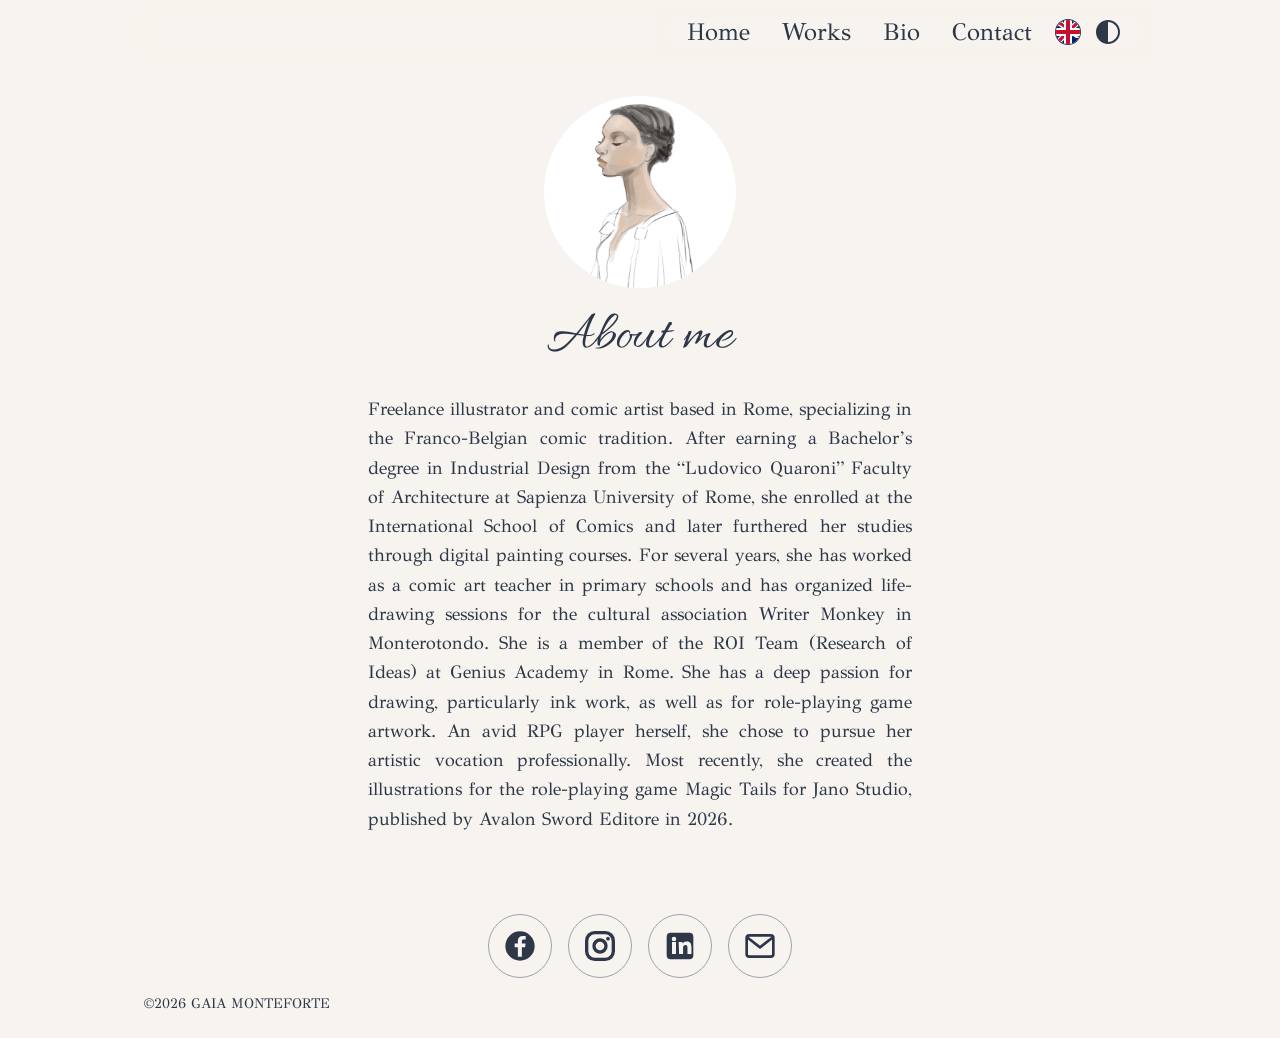
==== bio.html @ 7da4b284 "aggiornamento luce in contact" ====
<!DOCTYPE html>
<html lang="en-US">
  <head>
    <meta charset="UTF-8" />
    <meta name="viewport" content="width=device-width, initial-scale=1" />
    <link rel="stylesheet" href="tailwind.min.css" />
    <link rel="stylesheet" type="text/css" href="style.css" />
    <link rel="preconnect" href="https://fonts.googleapis.com" />
    <link rel="preconnect" href="https://fonts.gstatic.com" crossorigin />
    <link href="https://fonts.googleapis.com/css2?family=Allura&family=GFS+Didot&display=swap" rel="stylesheet" />
    <title data-en="Bio | Gaia Monteforte" data-it="Biografia | Gaia Monteforte">Bio | Gaia Monteforte</title>
    <script src="bio.js"></script>
    <script src="script.js" defer></script>
  </head>

  <body class="container lg:text-xl lg:max-w-screen-lg lg:mx-auto">
    <header class="flex justify-between items-center md:w-full md:fixed md:h-16 lg:max-w-screen-lg">
      <a href="#menu" id="home" class="inline-block md:hidden py-4 px-6 appearance-none focus:outline-none" aria-label="Open menu" data-en-aria-label="Open menu" data-it-aria-label="Apri il menu" aria-controls="menu">
        <svg id="btn-hamburger" class="fill-current h-6 w-6" viewBox="0 0 20 20" xmlns="http://www.w3.org/2000/svg">
          <title>Menu</title>
          <path d="M0 3h20v2H0V3zm0 6h20v2H0V9zm0 6h20v2H0v-2z" />
        </svg>
      </a>

      <a class="md:w-full py-4 px-6 md:py-0 text-3xl md:text-4xl" href="work.html" aria-label="Works"></a>

      <nav id="menu" class="container p-4 md:py-2" aria-label="Main navigation" data-en-aria-label="Main navigation" data-it-aria-label="Navigazione principale">
        <a href="#home" id="menu-close" class="absolute md:hidden top-0 right-0 p-6 z-20" aria-label="Close menu" data-en-aria-label="Close menu" data-it-aria-label="Chiudi il menu">
          <svg id="btn-close" class="fill-current h-5 w-5" viewBox="0 0 24 24" xmlns="http://www.w3.org/2000/svg" aria-hidden="true">
            <time>Close</time>
            <path d="M23.954 21.03l-9.184-9.095 9.092-9.174-2.832-2.807-9.09 9.179-9.176-9.088-2.81 2.81 9.186 9.105-9.095 9.184 2.81 2.81 9.112-9.192 9.18 9.1z" />
          </svg>
        </a>

        <ul class="min-h-full flex flex-col md:flex-row justify-around md:justify-end items-center relative z-10 py-12 md:py-0 text-3xl md:text-2xl">
          <li class="px-4 hover:text-blue-400"><a href="home.html">Home</a></li>
          <li class="px-4 hover:text-blue-400"><a href="work.html" data-en="Works" data-it="Art">Works</a></li>
          <li class="px-4 hover:text-blue-400"><a href="bio.html" data-en="Bio" data-it="Bio">Bio</a></li>
          <li class="px-4 hover:text-blue-400"><a href="contact.html" data-en="Contact" data-it="Contatti">Contact</a></li>
          <li class="language-switcher">
            <button class="language-button" type="button" data-language="it" aria-label="Italiano" data-en-aria-label="Italian" data-it-aria-label="Italiano" title="Italiano" data-en-title="Italian" data-it-title="Italiano" aria-pressed="false">
              <svg viewBox="0 0 24 24" aria-hidden="true"><defs><clipPath id="italy-flag-clip"><circle cx="12" cy="12" r="12" /></clipPath></defs><g clip-path="url(#italy-flag-clip)"><path fill="#009246" d="M0 0h8v24H0z"/><path fill="#fff" d="M8 0h8v24H8z"/><path fill="#ce2b37" d="M16 0h8v24h-8z"/></g></svg>
            </button>
            <button class="language-button" type="button" data-language="en" aria-label="English" data-en-aria-label="English" data-it-aria-label="Inglese" title="English" data-en-title="English" data-it-title="Inglese" aria-pressed="true">
              <svg viewBox="0 0 24 24" aria-hidden="true"><defs><clipPath id="union-jack-clip"><circle cx="12" cy="12" r="12" /></clipPath></defs><g clip-path="url(#union-jack-clip)"><path fill="#012169" d="M0 0h24v24H0z"/><path fill="#fff" d="M0 0h4l20 14v4h-4L0 4zm20 0h4v4L4 24H0v-4z"/><path fill="#c8102e" d="M0 0h2l22 15.4V18L0 2.6zm22 0h2v2.6L2 24H0v-2.6z"/><path fill="#fff" d="M0 8h24v8H0zM8 0h8v24H8z"/><path fill="#c8102e" d="M0 10h24v4H0zM10 0h4v24h-4z"/></g></svg>
            </button>
          </li>
          <li id="theme-toggle" class="px-4"><svg class="fill-current h-6 w-6" viewBox="0 0 24 24" xmlns="http://www.w3.org/2000/svg"><path d="M12 2c5.514 0 10 4.486 10 10s-4.486 10-10 10v-20zm0-2c-6.627 0-12 5.373-12 12s5.373 12 12 12 12-5.373 12-12-5.373-12-12-12z" /></svg></li>
        </ul>
      </nav>
    </header>

    <main class="container mx-auto px-4 py-8 md:pt-24 md:pb-12">
      <div class="text-center">
        <div class="profile-image-flip mx-auto mb-4" aria-label="Gaia Monteforte portrait" data-en-aria-label="Gaia Monteforte portrait" data-it-aria-label="Ritratto di Gaia Monteforte">
          <div class="profile-image-flip-inner">
            <img class="profile-image-flip-front" src="assets/contact/Bio_pic.png" alt="Gaia Monteforte" data-en-alt="Gaia Monteforte" data-it-alt="Gaia Monteforte" />
            <img class="profile-image-flip-back" src="assets/contact/bio_2.jpg" alt="" aria-hidden="true" />
          </div>
        </div>
        <h1 class="artist-name about-heading mb-6" data-en="About me" data-it="Chi sono">About me</h1>
      </div>

      <div class="max-w-2xl mx-auto px-8 md:px-16">
        <p id="artist-bio" class="leading-relaxed text-lg"></p>
      </div>
    </main>

    <div class="social-links">
      <a href="https://facebook.com/gaia_monteforte" target="_blank" rel="noopener noreferrer" aria-label="Facebook" title="Facebook">
        <svg class="social-icon" viewBox="0 0 24 24" aria-hidden="true"><circle cx="12" cy="12" r="11" fill="currentColor"/><path d="M13.4 20v-7h2.4l.4-2.8h-2.8V8.4c0-.8.2-1.3 1.4-1.3h1.5V4.6c-.3 0-1.2-.1-2.2-.1-2.2 0-3.7 1.3-3.7 3.8v1.9H8v2.8h2.4v7z" fill="var(--social-mark)"/></svg>
      </a>
      <a href="https://instagram.com/the_nebula_art" target="_blank" rel="noopener noreferrer" aria-label="Instagram" title="Instagram">
        <svg class="social-icon" viewBox="0 0 24 24" aria-hidden="true"><rect x="2" y="2" width="20" height="20" rx="6" fill="none" stroke="currentColor" stroke-width="2.5"/><circle cx="12" cy="12" r="4.5" fill="none" stroke="currentColor" stroke-width="2.5"/><circle cx="18" cy="6.5" r="1.4" fill="currentColor"/></svg>
      </a>
      <a href="https://linkedin.com/in/gaia_monteforte" target="_blank" rel="noopener noreferrer" aria-label="LinkedIn" title="LinkedIn">
        <svg class="social-icon" viewBox="0 0 24 24" aria-hidden="true"><rect x="2" y="2" width="20" height="20" rx="3" fill="currentColor"/><path d="M6 9h3v9H6zm1.5-4a1.7 1.7 0 1 1 0 3.4 1.7 1.7 0 0 1 0-3.4M11 9h2.9v1.2h.1A3.2 3.2 0 0 1 17 8.7c3 0 3.6 2 3.6 4.5V18h-3v-4.3c0-1 0-2.4-1.5-2.4s-1.8 1.1-1.8 2.3V18h-3z" fill="var(--social-mark)"/></svg>
      </a>
      <a href="mailto:helennmarley@gmail.com" aria-label="Email" title="Email">
        <svg class="social-icon" viewBox="0 0 24 24" aria-hidden="true"><rect x="2" y="4" width="20" height="16" rx="2" fill="none" stroke="currentColor" stroke-width="2"/><path d="m3 6 9 7 9-7" fill="none" stroke="currentColor" stroke-width="2" stroke-linecap="round" stroke-linejoin="round"/></svg>
      </a>
    </div>

    <footer>
      <div class="container flex flex-col sm:flex-row sm:flex-wrap justify-between items-center mx-auto mb-6 px-4 text-sm">
        <p class="uppercase">©<span id="current-year"></span> Gaia Monteforte</p>
      </div>
    </footer>
  </body>
</html>
---- style.css ----
body,
button,
input,
textarea,
select {
  font-family: "GFS Didot", "Times New Roman", serif;
}

body {
  min-height: 100vh;
  display: flex;
  flex-direction: column;
  background: #f7f3ee;
  color: #2d3748;
}

body > footer {
  margin-top: auto;
}

.social-links {
  --social-mark: #f7f3ee;
  display: flex;
  flex-wrap: wrap;
  justify-content: center;
  gap: 1rem;
  padding: 2rem 0 1rem;
}

.social-links a {
  display: inline-flex;
  width: 4rem;
  height: 4rem;
  align-items: center;
  justify-content: center;
  border: 1px solid #9ca3af;
  border-radius: 9999px;
  text-decoration: none;
}

.social-links a:hover {
  border-color: #60a5fa;
  color: #60a5fa;
}

.social-icon {
  display: block;
  width: 2rem;
  height: 2rem;
}

body.dark {
  background: #17171c;
  color: #f7fafc;
}

body.dark .social-links {
  --social-mark: #17171c;
}

.artist-name {
  font-weight: 400;
}

.about-heading {
  font-family: "Allura", cursive;
  font-size: 3.5rem;
  line-height: 1.2;
}

.contact-heading {
  font-family: "Allura", cursive;
  font-size: 1.75rem;
  line-height: 1.2;
}

.contact-artwork {
  position: relative;
}

.contact-lamp-hotspot {
  position: absolute;
  top: 3%;
  left: 42%;
  width: 18%;
  aspect-ratio: 1;
  border-radius: 50%;
}

.dark .contact-lamp-hotspot::after {
  position: absolute;
  inset: -5%;
  background: radial-gradient(
    circle,
    rgba(145, 255, 125, 0.22) 0%,
    rgba(105, 235, 95, 0.1) 42%,
    transparent 72%
  );
  content: "";
  filter: blur(4px);
  mix-blend-mode: screen;
  opacity: 0;
  pointer-events: none;
  animation: lamp-glow-startup 3s linear forwards;
}

@keyframes lamp-glow-startup {
  0%,
  8%,
  17%,
  25%,
  42%,
  50% {
    opacity: 0;
  }

  4%,
  21%,
  34%,
  46%,
  58% {
    opacity: 0.75;
  }

  12%,
  30%,
  38% {
    opacity: 0.2;
  }

  68%,
  100% {
    opacity: 1;
  }
}

@media (hover: hover) and (min-width: 768px) {
  .dark .contact-lamp-hotspot::after {
    animation-name: lamp-glow-desktop-startup;
    animation-duration: 8s;
  }

  .dark .contact-lamp-hotspot::before {
    position: absolute;
    inset: -5%;
    background: radial-gradient(
      circle,
      rgba(145, 255, 125, 0.22) 0%,
      rgba(105, 235, 95, 0.1) 42%,
      transparent 72%
    );
    content: "";
    filter: blur(4px);
    mix-blend-mode: screen;
    opacity: 0;
    pointer-events: none;
    transition: opacity 0.2s ease;
  }

  .dark .contact-lamp-hotspot:hover::before {
    opacity: 1;
  }
}

@keyframes lamp-glow-desktop-startup {
  0%,
  3%,
  6%,
  9%,
  15%,
  18%,
  26%,
  34% {
    opacity: 0;
  }

  1.5%,
  7.5%,
  12%,
  17%,
  21%,
  29% {
    opacity: 0.75;
  }

  4.5%,
  10.5%,
  19.5% {
    opacity: 0.2;
  }

  37.5%,
  93.75% {
    opacity: 1;
  }

  100% {
    opacity: 0;
  }
}

header,
nav {
  background: rgba(247, 243, 238, 0.92);
  backdrop-filter: blur(8px);
}

header {
  z-index: 50;
}

.dark header,
.dark nav {
  background: rgba(23, 23, 28, 0.9);
}

#menu {
  display: none;
  position: fixed;
  top: 0;
  right: auto;
  bottom: 0;
  left: 0;
  width: min(82vw, 20rem);
  height: 100vh;
  height: 100dvh;
  z-index: 60;
  overflow-y: auto;
  box-shadow: 0 0 2rem rgba(0, 0, 0, 0.2);
}

#menu ul {
  min-height: 100%;
  align-items: flex-start;
  justify-content: flex-start;
  gap: 1rem;
  padding: 5rem 1.5rem 2rem;
  font-size: 1.5rem;
}

#menu li {
  width: 100%;
}

#menu li a {
  display: block;
}

#menu li a:hover,
#menu li a:focus-visible {
  color: #b794f4;
}

.language-switcher {
  position: relative;
  display: flex;
  align-items: center;
  justify-content: center;
}

.language-button {
  display: inline-flex;
  width: 1.5rem;
  height: 1.5rem;
  align-items: center;
  justify-content: center;
  border: 0;
  border-radius: 50%;
  padding: 0;
  background: transparent;
  color: inherit;
  cursor: pointer;
  transition: border-color 0.2s ease, transform 0.2s ease;
}

.language-button[aria-pressed="false"] {
  display: none;
}

.language-switcher.is-open .language-button[aria-pressed="false"] {
  position: absolute;
  top: calc(100% + 0.5rem);
  left: 50%;
  z-index: 80;
  display: inline-flex;
  transform: translateX(-50%);
  border: 0.35rem solid rgba(247, 243, 238, 0.95);
  border-radius: 50%;
  background: #f7f3ee;
  box-shadow: 0 0.25rem 0.75rem rgba(0, 0, 0, 0.2);
}

.dark .language-switcher.is-open .language-button[aria-pressed="false"] {
  border-color: rgba(23, 23, 28, 0.95);
  background: #17171c;
}

.language-button svg {
  display: block;
  width: 100%;
  height: 100%;
}

.language-button:hover,
.language-button:focus-visible {
  outline: none;
  transform: scale(1.08);
  box-shadow: 0 0 0 2px #60a5fa;
}

.language-button.is-selected {
  box-shadow: 0 0 0 1px currentColor;
}

.language-switcher.is-open .language-button[aria-pressed="false"]:hover,
.language-switcher.is-open .language-button[aria-pressed="false"]:focus-visible {
  transform: translateX(-50%) scale(1.08);
}

@media only screen and (min-width: 768px) {
  #menu {
    display: block;
    position: unset;
    height: unset;
    width: unset;
    overflow: visible;
    box-shadow: none;
  }

  #menu ul {
    min-height: unset;
    align-items: center;
    justify-content: flex-end;
    gap: 0;
    padding: 0;
    font-size: 1.5rem;
  }

  #menu li {
    width: auto;
  }

  #menu li.language-switcher {
    margin-left: 0.5rem;
  }
}

#menu:target {
  display: block;
}

@media (min-width: 768px) {
  .image-card img {
    object-fit: cover;
    width: 450px;
    height: 350px;
  }
}

.image-card {
  border-color: rgba(148, 163, 184, 0.7);
  background: rgba(255, 255, 255, 0.35);
  transition: border-color 0.25s ease, box-shadow 0.25s ease;
}

.image-card img {
  display: block;
  transition: transform 0.2s ease;
}

.work-projects {
  display: grid;
  grid-template-columns: minmax(0, 1fr);
  gap: 1.5rem;
}

.work-project-card {
  display: flex;
  width: 100%;
  flex-direction: column;
  overflow: hidden;
  border: 1px solid rgba(148, 163, 184, 0.7);
  border-radius: 0.5rem;
  padding: 0;
  color: inherit;
  cursor: pointer;
  text-align: left;
}

.work-project-preview {
  position: relative;
  display: block;
  width: 100%;
  aspect-ratio: 16 / 9;
  flex: 0 0 auto;
  overflow: hidden;
}

.work-project-preview img {
  display: block;
  width: 100%;
  height: 100%;
  object-fit: contain;
  object-position: center;
}

.work-project-preview .project-preview-trollhunters {
  object-fit: cover;
  object-position: center;
}

.work-project-title {
  display: flex;
  min-height: 4.25rem;
  flex: 0 0 auto;
  align-items: center;
  justify-content: center;
  margin: 0;
  padding: 1rem 1.25rem;
  font-family: "Allura", cursive;
  font-size: 1.4rem;
  font-weight: 600;
  line-height: 1.4;
  text-align: center;
}

.work-project-preview .work-project-title {
  position: absolute;
  inset: 0;
  align-items: center;
  justify-content: center;
  min-height: 0;
  padding: 1rem;
  background: rgba(0, 0, 0, 0.45);
  color: #fff;
  font-size: 2rem;
  opacity: 0;
  transition: opacity 0.2s ease;
}

.work-project-card:hover .work-project-preview .work-project-title {
  opacity: 1;
}

@media (hover: none), (max-width: 767px) {
  .work-project-preview .work-project-title {
    opacity: 1;
  }
}

.work-project-card:focus-visible {
  outline: 2px solid #b794f4;
  outline-offset: 3px;
}

.project-dialog {
  width: min(90vw, 64rem);
  max-width: none;
  max-height: 88vh;
  overflow-y: auto;
  border: 1px solid rgba(148, 163, 184, 0.7);
  border-radius: 0.75rem;
  padding: 1.5rem;
  background: #f7f3ee;
  color: #2d3748;
}

.project-dialog::backdrop {
  background: rgba(0, 0, 0, 0.72);
  backdrop-filter: blur(3px);
}

.dark .project-dialog {
  background: #17171c;
  color: #f7fafc;
}

.project-dialog-header {
  display: flex;
  align-items: center;
  justify-content: space-between;
  gap: 1rem;
  margin-bottom: 1rem;
}

.project-dialog-header .work-project-title {
  padding: 0;
}

.project-dialog-close {
  flex: 0 0 auto;
  border: 0;
  background: transparent;
  color: inherit;
  cursor: pointer;
  font-size: 2rem;
  line-height: 1;
}

.project-popup-gallery:not([hidden]) {
  display: grid;
  grid-template-columns: minmax(0, 1fr);
  gap: 1rem;
}

.project-popup-gallery img {
  display: block;
  width: 100%;
  height: auto;
  border-radius: 0.375rem;
  cursor: zoom-in;
}

.project-popup-gallery img:focus-visible {
  outline: 2px solid #b794f4;
  outline-offset: 3px;
}

.pledge-artwork {
  position: relative;
  display: block;
}

.magic-tails-pledge-badges {
  display: grid;
  grid-template-columns: repeat(4, minmax(0, 1fr));
  gap: 0.35rem;
  width: 100%;
}

.magic-tails-cover-scene > img,
.magic-tails-at-school-scene > img,
.magic-tails-villain-scene > img {
  display: block;
  width: 100%;
  height: 100%;
  object-fit: cover;
  object-position: center;
}

.magic-tails-cover-scene > .magic-tails-cover-foreground,
.magic-tails-at-school-scene > .magic-tails-at-school-foreground,
.magic-tails-villain-scene > .magic-tails-villain-foreground {
  position: absolute;
  inset: 0;
  z-index: 1;
  filter: blur(10px);
  opacity: 0;
  transition: filter 1.6s ease, opacity 1.6s ease;
}

.magic-tails-cover-scene:hover > .magic-tails-cover-foreground,
.magic-tails-cover-scene:focus-within > .magic-tails-cover-foreground,
.magic-tails-at-school-scene:hover > .magic-tails-at-school-foreground,
.magic-tails-at-school-scene:focus-within > .magic-tails-at-school-foreground,
.magic-tails-villain-scene:hover > .magic-tails-villain-foreground,
.magic-tails-villain-scene:focus-within > .magic-tails-villain-foreground {
  filter: blur(0);
  opacity: 1;
  transition: filter 1.8s ease, opacity 1.8s ease;
}

@media (hover: none), (max-width: 767px) {
  .magic-tails-cover-scene > .magic-tails-cover-foreground,
  .magic-tails-at-school-scene > .magic-tails-at-school-foreground,
  .magic-tails-villain-scene > .magic-tails-villain-foreground {
    filter: none;
    opacity: 1;
    transition: none;
  }
}

.magic-tails-cover-scene,
.magic-tails-at-school-scene,
.magic-tails-villain-scene {
  position: relative;
  display: block;
  aspect-ratio: 16 / 9;
  overflow: hidden;
  align-self: start;
}

.magic-tails-at-school-scene > .pledge-image-credit,
.magic-tails-villain-scene > .pledge-image-credit,
.magic-tails-cover-scene > .pledge-image-credit {
  right: 0;
  left: 0;
  padding: 0.85rem 0.4rem 0.4rem;
  font-size: 0.6875rem;
  line-height: 1.2;
}

.pledge-artwork--silver {
  width: 92.5%;
  margin-inline: auto;
}

.pledge-image-credit {
  position: absolute;
  right: 0.5rem;
  bottom: 0;
  left: 0.5rem;
  padding: 1.5rem 0.5rem 0.6rem;
  background: linear-gradient(
    to top,
    rgba(0, 0, 0, 0.58) 0%,
    rgba(0, 0, 0, 0.38) 52%,
    transparent 100%
  );
  color: #fff;
  font-size: 0.75rem;
  line-height: 1.3;
  text-align: center;
  opacity: 0;
  pointer-events: none;
  transition: opacity 0.3s ease;
}

.magic-tails-cover-scene:hover .pledge-image-credit,
.magic-tails-cover-scene:focus-within .pledge-image-credit,
.magic-tails-at-school-scene:hover .pledge-image-credit,
.magic-tails-at-school-scene:focus-within .pledge-image-credit,
.magic-tails-villain-scene:hover .pledge-image-credit,
.magic-tails-villain-scene:focus-within .pledge-image-credit,
.pledge-artwork:hover .pledge-image-credit,
.pledge-artwork:focus-within .pledge-image-credit {
  opacity: 1;
}

.image-dialog {
  width: min(96vw, 90rem);
  max-width: none;
  max-height: 96vh;
  overflow: visible;
  border: 0;
  padding: 0;
  background: transparent;
}

.image-dialog::backdrop {
  background: rgba(0, 0, 0, 0.92);
}

.image-dialog img {
  display: block;
  max-width: 96vw;
  max-height: 92vh;
  margin: auto;
  object-fit: contain;
}

.image-dialog-artwork {
  position: relative;
  width: fit-content;
  max-width: 96vw;
  max-height: 92vh;
  margin: auto;
}

.image-dialog-flash {
  position: absolute;
  inset: 0;
  z-index: 1;
  background: #fff;
  opacity: 0;
  pointer-events: none;
}

.image-dialog.is-transitioning .image-dialog-flash {
  animation: image-white-fade 1s ease-in-out both;
}

@keyframes image-white-fade {
  0% {
    opacity: 0.08;
  }

  100% {
    opacity: 0;
  }
}

.image-dialog-nav {
  position: fixed;
  top: 50%;
  z-index: 3;
  display: grid;
  width: 3rem;
  height: 3rem;
  place-items: center;
  transform: translateY(-50%);
  border: 1px solid rgba(255, 255, 255, 0.7);
  border-radius: 50%;
  background: rgba(23, 23, 28, 0.8);
  color: #fff;
  cursor: pointer;
  font-size: 1.25rem;
}

.image-dialog-previous {
  left: 1rem;
}

.image-dialog-next {
  right: 1rem;
}

.image-dialog-nav:disabled {
  cursor: not-allowed;
  opacity: 0.45;
}

.image-dialog-close {
  position: absolute;
  top: -0.75rem;
  right: -0.75rem;
  z-index: 3;
  display: grid;
  width: 2.75rem;
  height: 2.75rem;
  place-items: center;
  border: 1px solid rgba(255, 255, 255, 0.7);
  border-radius: 50%;
  background: #17171c;
  color: #fff;
  cursor: pointer;
  font-size: 1.75rem;
  line-height: 1;
}

@media (max-width: 480px) {
  .image-dialog-nav {
    width: 2.5rem;
    height: 2.5rem;
  }

  .image-dialog-previous {
    left: 0.5rem;
  }

  .image-dialog-next {
    right: 0.5rem;
  }
}

@media (min-width: 640px) {
  .work-projects {
    grid-template-columns: repeat(2, minmax(0, 1fr));
  }

  .project-popup-gallery:not([hidden]) {
    grid-template-columns: repeat(2, minmax(0, 1fr));
  }
}

.image-card:hover img {
  transform: scale(1.02);
}

.image-card:hover {
  border-color: transparent;
  background: linear-gradient(#f7f3ee, #f7f3ee) padding-box,
    linear-gradient(135deg, #000 0%, #777 50%, #000 100%) border-box;
  box-shadow: 0 0 12px rgba(0, 0, 0, 0.45);
}

.dark .image-card:hover {
  background: linear-gradient(#17171c, #17171c) padding-box,
    linear-gradient(135deg, #000 0%, #999 50%, #000 100%) border-box;
}

.contact-form {
  display: flex;
  flex-direction: column;
  gap: 0.5rem;
}

.contact-email {
  color: #000;
}

.contact-email:hover {
  color: #000;
  text-shadow: 0 0 8px rgba(190, 160, 255, 0.95), 0 0 18px rgba(190, 160, 255, 0.7);
}

.dark .contact-email {
  color: #f7fafc;
}

.dark .contact-email:hover {
  color: #f7fafc;
  text-shadow: 0 0 8px rgba(190, 160, 255, 0.95), 0 0 18px rgba(190, 160, 255, 0.7);
}

.contact-form label {
  margin-top: 0.75rem;
  font-size: 1rem;
  font-weight: 600;
}

.contact-form input,
.contact-form textarea {
  width: 100%;
  padding: 0.75rem;
  border: 1px solid #a8a29e;
  border-radius: 0.375rem;
  background: transparent;
  color: inherit;
  font: inherit;
}

.contact-form input:focus,
.contact-form textarea:focus {
  outline: 2px solid #8b5cf6;
  outline-offset: 2px;
}

.contact-submit {
  align-self: flex-start;
  margin-top: 0.75rem;
  padding: 0.75rem 1.5rem;
  border: 1px solid currentColor;
  border-radius: 9999px;
  background: transparent;
  color: inherit;
  cursor: pointer;
  transition: color 0.2s ease, background-color 0.2s ease;
}

.contact-submit:hover {
  background: #2d3748;
  color: #fff;
}

.dark .contact-submit:hover {
  background: #f7fafc;
  color: #17171c;
}

.contact-note {
  margin-top: 0.5rem;
  font-size: 0.875rem;
}

.profile-image-flip {
  width: 8rem;
  height: 8rem;
  perspective: 1000px;
}

.profile-image-flip:focus-visible {
  outline: none;
}

.profile-image-flip-inner {
  position: relative;
  width: 100%;
  height: 100%;
  transform-style: preserve-3d;
  border-radius: 9999px;
  box-shadow: 0 0 0 rgba(190, 160, 255, 0);
  transition: transform 0.7s ease, box-shadow 0.35s ease;
}

.profile-image-flip.is-intro-flipping .profile-image-flip-inner {
  animation: profile-image-reveal 1.6s ease-in-out both;
}

@keyframes profile-image-reveal {
  0% {
    transform: rotateY(0);
  }

  40%,
  60% {
    transform: rotateY(180deg);
  }

  100% {
    transform: rotateY(360deg);
  }
}

.profile-image-flip img {
  position: absolute;
  inset: 0;
  width: 100%;
  height: 100%;
  object-fit: cover;
  border-radius: 9999px;
  backface-visibility: hidden;
}

.profile-image-flip-back {
  transform: rotateY(180deg);
}

.profile-image-flip:focus-visible .profile-image-flip-inner {
  box-shadow: 0 0 0 3px rgba(190, 160, 255, 0.8);
}

#artist-bio {
  text-align: justify;
  text-align-last: left;
}

@media (min-width: 768px) {
  .profile-image-flip {
    width: 12rem;
    height: 12rem;
  }

  .profile-image-flip:hover .profile-image-flip-inner,
  .profile-image-flip:focus-within .profile-image-flip-inner {
    transform: rotateY(180deg);
    box-shadow: 0 0 18px 5px rgba(190, 160, 255, 0.7);
  }
}

@media (max-width: 767px) {
  .profile-image-flip.is-flipped .profile-image-flip-inner {
    transform: rotateY(180deg);
    box-shadow: 0 0 18px 5px rgba(190, 160, 255, 0.7);
  }
}

@media (prefers-reduced-motion: reduce) {
  .dark .contact-lamp-hotspot::after {
    animation: none;
    opacity: 1;
  }

  .magic-tails-cover-scene > .magic-tails-cover-foreground,
  .magic-tails-at-school-scene > .magic-tails-at-school-foreground,
  .magic-tails-villain-scene > .magic-tails-villain-foreground {
    transition: none;
  }

  .profile-image-flip-inner {
    transition: none;
  }

  .profile-image-flip.is-intro-flipping .profile-image-flip-inner {
    animation: none;
  }
}

@supports (position: fixed) {
  .project-dialog {
    position: fixed;
  }
}
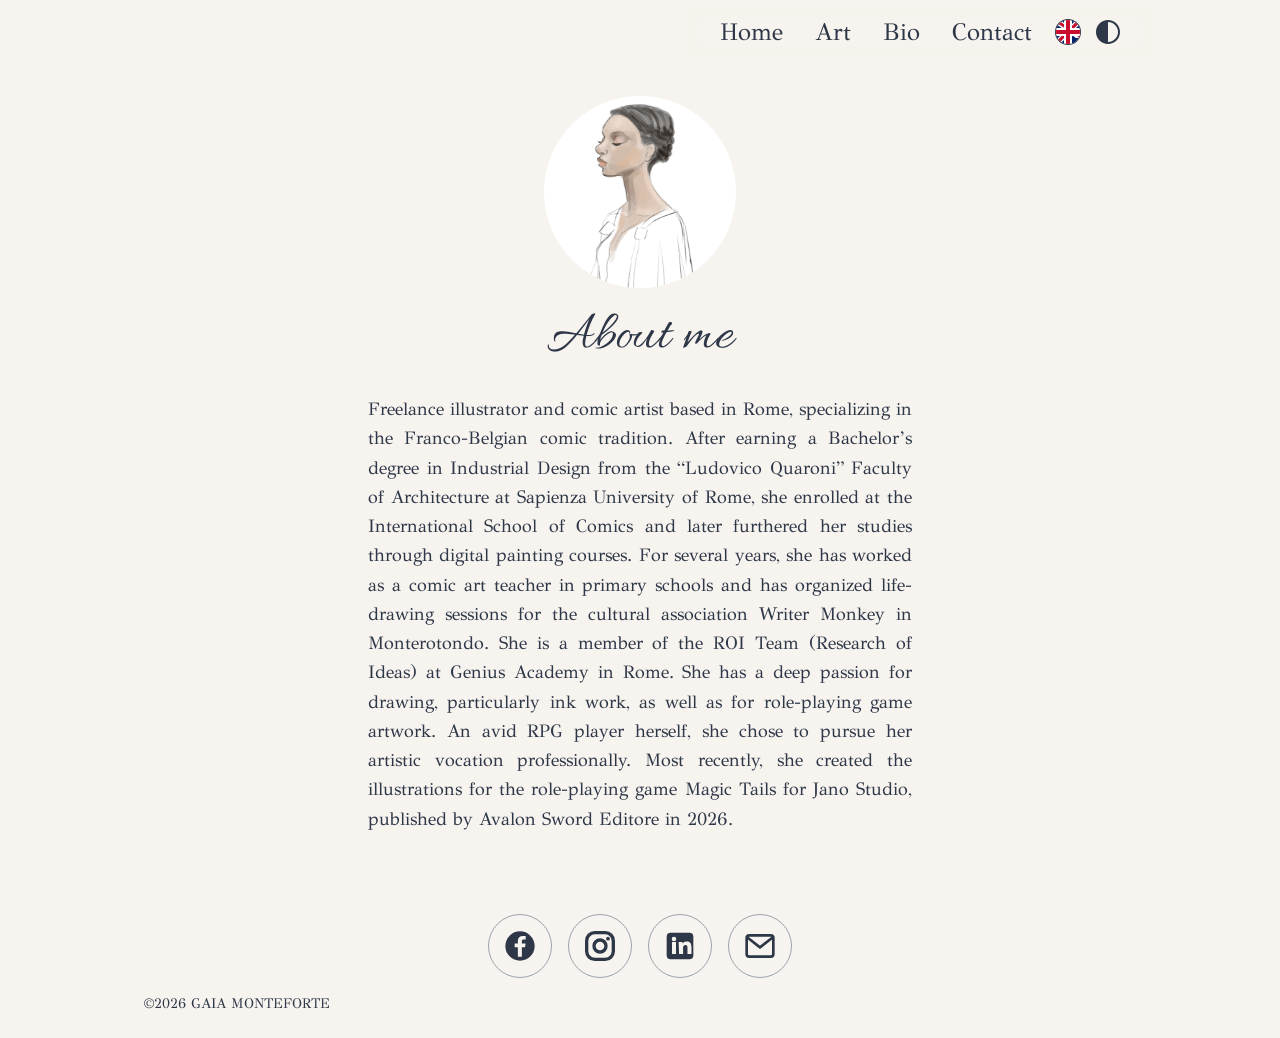
==== commit f7539572: "restyling home" ====
--- a/bio.html
+++ b/bio.html
@@ -34,7 +34,7 @@
 
         <ul class="min-h-full flex flex-col md:flex-row justify-around md:justify-end items-center relative z-10 py-12 md:py-0 text-3xl md:text-2xl">
           <li class="px-4 hover:text-blue-400"><a href="home.html">Home</a></li>
-          <li class="px-4 hover:text-blue-400"><a href="work.html" data-en="Works" data-it="Art">Works</a></li>
+          <li class="px-4 hover:text-blue-400"><a href="work.html" data-en="Art" data-it="Art">Art</a></li>
           <li class="px-4 hover:text-blue-400"><a href="bio.html" data-en="Bio" data-it="Bio">Bio</a></li>
           <li class="px-4 hover:text-blue-400"><a href="contact.html" data-en="Contact" data-it="Contatti">Contact</a></li>
           <li class="language-switcher">
--- a/style.css
+++ b/style.css
@@ -16,6 +16,18 @@
 
 body > footer {
   margin-top: auto;
+}
+
+.home-decoration {
+  position: absolute;
+  top: 0px;
+  left: 0px;
+  z-index: 51;
+  width: min(48vw, 42rem);
+  height: auto;
+  transform: rotate(0deg);
+  transform-origin: top left;
+  pointer-events: none;
 }
 
 .social-links {
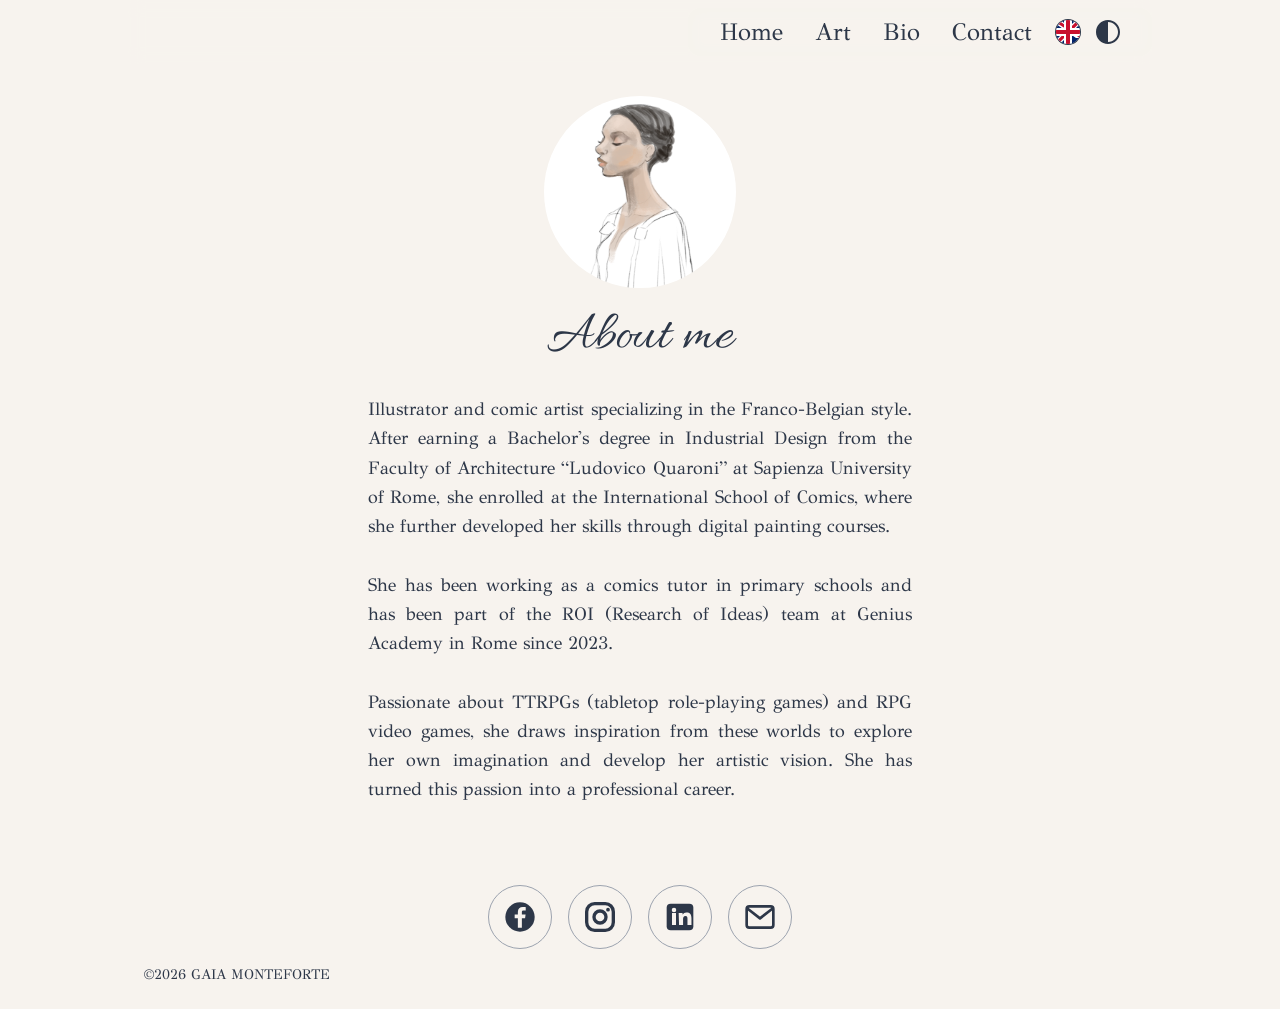
==== commit 58f142af: "cambio bio" ====
--- a/bio.html
+++ b/bio.html
@@ -37,15 +37,25 @@
           <li class="px-4 hover:text-blue-400"><a href="work.html" data-en="Art" data-it="Art">Art</a></li>
           <li class="px-4 hover:text-blue-400"><a href="bio.html" data-en="Bio" data-it="Bio">Bio</a></li>
           <li class="px-4 hover:text-blue-400"><a href="contact.html" data-en="Contact" data-it="Contatti">Contact</a></li>
-          <li class="language-switcher">
+          <li class="language-switcher desktop-language-switcher" aria-label="Language selector">
             <button class="language-button" type="button" data-language="it" aria-label="Italiano" data-en-aria-label="Italian" data-it-aria-label="Italiano" title="Italiano" data-en-title="Italian" data-it-title="Italiano" aria-pressed="false">
-              <svg viewBox="0 0 24 24" aria-hidden="true"><defs><clipPath id="italy-flag-clip"><circle cx="12" cy="12" r="12" /></clipPath></defs><g clip-path="url(#italy-flag-clip)"><path fill="#009246" d="M0 0h8v24H0z"/><path fill="#fff" d="M8 0h8v24H8z"/><path fill="#ce2b37" d="M16 0h8v24h-8z"/></g></svg>
+              <svg viewBox="0 0 24 24" aria-hidden="true"><defs><clipPath id="italy-flag-clip-desktop"><circle cx="12" cy="12" r="12" /></clipPath></defs><g clip-path="url(#italy-flag-clip-desktop)"><path fill="#009246" d="M0 0h8v24H0z"/><path fill="#fff" d="M8 0h8v24H8z"/><path fill="#ce2b37" d="M16 0h8v24h-8z"/></g></svg>
             </button>
             <button class="language-button" type="button" data-language="en" aria-label="English" data-en-aria-label="English" data-it-aria-label="Inglese" title="English" data-en-title="English" data-it-title="Inglese" aria-pressed="true">
-              <svg viewBox="0 0 24 24" aria-hidden="true"><defs><clipPath id="union-jack-clip"><circle cx="12" cy="12" r="12" /></clipPath></defs><g clip-path="url(#union-jack-clip)"><path fill="#012169" d="M0 0h24v24H0z"/><path fill="#fff" d="M0 0h4l20 14v4h-4L0 4zm20 0h4v4L4 24H0v-4z"/><path fill="#c8102e" d="M0 0h2l22 15.4V18L0 2.6zm22 0h2v2.6L2 24H0v-2.6z"/><path fill="#fff" d="M0 8h24v8H0zM8 0h8v24H8z"/><path fill="#c8102e" d="M0 10h24v4H0zM10 0h4v24h-4z"/></g></svg>
+              <svg viewBox="0 0 24 24" aria-hidden="true"><defs><clipPath id="union-jack-clip-desktop"><circle cx="12" cy="12" r="12" /></clipPath></defs><g clip-path="url(#union-jack-clip-desktop)"><path fill="#012169" d="M0 0h24v24H0z"/><path fill="#fff" d="M0 0h4l20 14v4h-4L0 4zm20 0h4v4L4 24H0v-4z"/><path fill="#c8102e" d="M0 0h2l22 15.4V18L0 2.6zm22 0h2v2.6L2 24H0v-2.6z"/><path fill="#fff" d="M0 8h24v8H0zM8 0h8v24H8z"/><path fill="#c8102e" d="M0 10h24v4H0zM10 0h4v24h-4z"/></g></svg>
             </button>
           </li>
-          <li id="theme-toggle" class="px-4"><svg class="fill-current h-6 w-6" viewBox="0 0 24 24" xmlns="http://www.w3.org/2000/svg"><path d="M12 2c5.514 0 10 4.486 10 10s-4.486 10-10 10v-20zm0-2c-6.627 0-12 5.373-12 12s5.373 12 12 12 12-5.373 12-12-5.373-12-12-12z" /></svg></li>
+          <li class="mobile-controls">
+            <div class="language-switcher mobile-language-switcher" aria-label="Language selector">
+              <button class="language-button" type="button" data-language="it" aria-label="Italiano" data-en-aria-label="Italian" data-it-aria-label="Italiano" title="Italiano" data-en-title="Italian" data-it-title="Italiano" aria-pressed="false">
+                <svg viewBox="0 0 24 24" aria-hidden="true"><defs><clipPath id="italy-flag-clip"><circle cx="12" cy="12" r="12" /></clipPath></defs><g clip-path="url(#italy-flag-clip)"><path fill="#009246" d="M0 0h8v24H0z"/><path fill="#fff" d="M8 0h8v24H8z"/><path fill="#ce2b37" d="M16 0h8v24h-8z"/></g></svg>
+              </button>
+              <button class="language-button" type="button" data-language="en" aria-label="English" data-en-aria-label="English" data-it-aria-label="Inglese" title="English" data-en-title="English" data-it-title="Inglese" aria-pressed="true">
+                <svg viewBox="0 0 24 24" aria-hidden="true"><defs><clipPath id="union-jack-clip"><circle cx="12" cy="12" r="12" /></clipPath></defs><g clip-path="url(#union-jack-clip)"><path fill="#012169" d="M0 0h24v24H0z"/><path fill="#fff" d="M0 0h4l20 14v4h-4L0 4zm20 0h4v4L4 24H0v-4z"/><path fill="#c8102e" d="M0 0h2l22 15.4V18L0 2.6zm22 0h2v2.6L2 24H0v-2.6z"/><path fill="#fff" d="M0 8h24v8H0zM8 0h8v24H8z"/><path fill="#c8102e" d="M0 10h24v4H0zM10 0h4v24h-4z"/></g></svg>
+              </button>
+            </div>
+            <div id="theme-toggle" class="px-4"><svg class="fill-current h-6 w-6" viewBox="0 0 24 24" xmlns="http://www.w3.org/2000/svg"><path d="M12 2c5.514 0 10 4.486 10 10s-4.486 10-10 10v-20zm0-2c-6.627 0-12 5.373-12 12s5.373 12 12 12 12-5.373 12-12-5.373-12-12-12z" /></svg></div>
+          </li>
         </ul>
       </nav>
     </header>
--- a/style.css
+++ b/style.css
@@ -218,7 +218,22 @@
 }
 
 header {
+  position: relative;
   z-index: 50;
+}
+
+.mobile-language-switcher {
+  position: relative;
+}
+
+.mobile-controls {
+  display: flex;
+  align-items: center;
+  gap: 0.5rem;
+}
+
+.desktop-language-switcher {
+  display: none;
 }
 
 .dark header,
@@ -352,7 +367,13 @@
     width: auto;
   }
 
-  #menu li.language-switcher {
+  .mobile-language-switcher {
+    display: none;
+  }
+
+  .desktop-language-switcher {
+    display: flex;
+    position: static;
     margin-left: 0.5rem;
   }
 }
@@ -397,6 +418,8 @@
   color: inherit;
   cursor: pointer;
   text-align: left;
+  content-visibility: auto;
+  contain-intrinsic-size: 1000px 700px;
 }
 
 .work-project-preview {
@@ -519,6 +542,7 @@
   display: block;
   width: 100%;
   height: auto;
+  border: 1px solid transparent;
   border-radius: 0.375rem;
   cursor: zoom-in;
 }
@@ -526,6 +550,34 @@
 .project-popup-gallery img:focus-visible {
   outline: 2px solid #b794f4;
   outline-offset: 3px;
+}
+
+@media (hover: hover) and (min-width: 768px) {
+  .project-popup-gallery img,
+  .magic-tails-cover-scene > img,
+  .magic-tails-at-school-scene > img,
+  .magic-tails-villain-scene > img,
+  .pledge-artwork img,
+  .work-project-card img {
+    transition: border-color 0.25s ease, box-shadow 0.25s ease, transform 0.25s ease;
+  }
+
+  .project-popup-gallery img:hover,
+  .project-popup-gallery img:focus-visible,
+  .magic-tails-cover-scene > img:hover,
+  .magic-tails-cover-scene > img:focus-visible,
+  .magic-tails-at-school-scene > img:hover,
+  .magic-tails-at-school-scene > img:focus-visible,
+  .magic-tails-villain-scene > img:hover,
+  .magic-tails-villain-scene > img:focus-visible,
+  .pledge-artwork img:hover,
+  .pledge-artwork img:focus-visible,
+  .work-project-card img:hover,
+  .work-project-card img:focus-visible {
+    transform: scale(1.015);
+    border-color: rgba(255, 255, 255, 0.8);
+    box-shadow: 0 0 0 1px rgba(255, 255, 255, 0.25), 0 0 18px rgba(255, 255, 255, 0.12);
+  }
 }
 
 .pledge-artwork {
@@ -915,6 +967,7 @@
 #artist-bio {
   text-align: justify;
   text-align-last: left;
+  white-space: pre-line;
 }
 
 @media (min-width: 768px) {
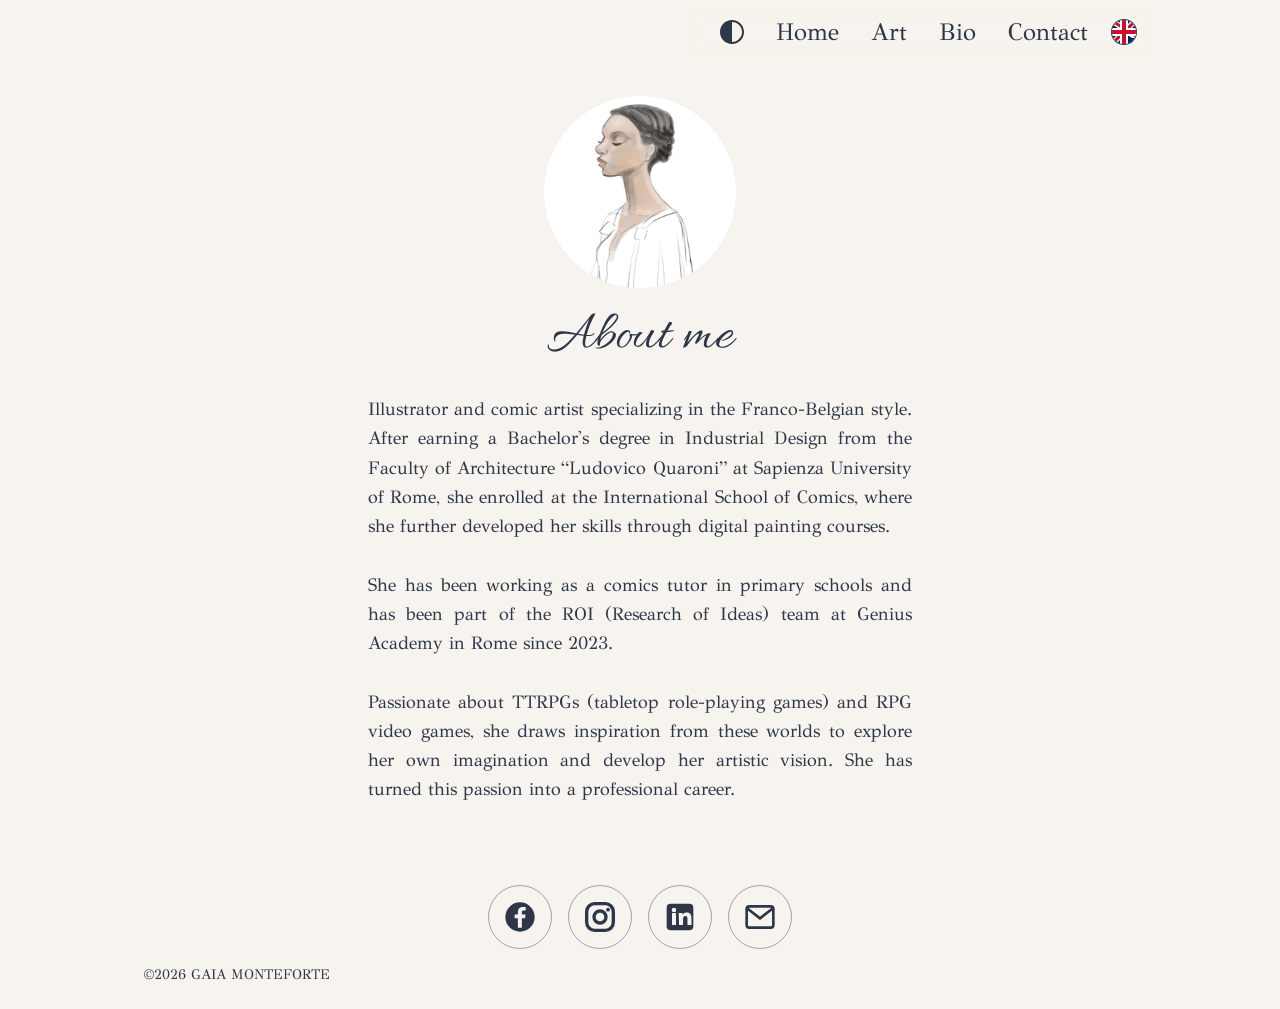
==== commit ab7f2553: "otpimizing UI mobile" ====
--- a/bio.html
+++ b/bio.html
@@ -33,6 +33,17 @@
         </a>
 
         <ul class="min-h-full flex flex-col md:flex-row justify-around md:justify-end items-center relative z-10 py-12 md:py-0 text-3xl md:text-2xl">
+          <li class="mobile-controls">
+            <div id="theme-toggle" class="px-4"><svg class="fill-current h-6 w-6" viewBox="0 0 24 24" xmlns="http://www.w3.org/2000/svg"><path d="M12 2c5.514 0 10 4.486 10 10s-4.486 10-10 10v-20zm0-2c-6.627 0-12 5.373-12 12s5.373 12 12 12 12-5.373 12-12-5.373-12-12-12z" /></svg></div>
+            <div class="language-switcher mobile-language-switcher" aria-label="Language selector">
+              <button class="language-button" type="button" data-language="it" aria-label="Italiano" data-en-aria-label="Italian" data-it-aria-label="Italiano" title="Italiano" data-en-title="Italian" data-it-title="Italiano" aria-pressed="false">
+                <svg viewBox="0 0 24 24" aria-hidden="true"><defs><clipPath id="italy-flag-clip"><circle cx="12" cy="12" r="12" /></clipPath></defs><g clip-path="url(#italy-flag-clip)"><path fill="#009246" d="M0 0h8v24H0z"/><path fill="#fff" d="M8 0h8v24H8z"/><path fill="#ce2b37" d="M16 0h8v24h-8z"/></g></svg>
+              </button>
+              <button class="language-button" type="button" data-language="en" aria-label="English" data-en-aria-label="English" data-it-aria-label="Inglese" title="English" data-en-title="English" data-it-title="Inglese" aria-pressed="true">
+                <svg viewBox="0 0 24 24" aria-hidden="true"><defs><clipPath id="union-jack-clip"><circle cx="12" cy="12" r="12" /></clipPath></defs><g clip-path="url(#union-jack-clip)"><path fill="#012169" d="M0 0h24v24H0z"/><path fill="#fff" d="M0 0h4l20 14v4h-4L0 4zm20 0h4v4L4 24H0v-4z"/><path fill="#c8102e" d="M0 0h2l22 15.4V18L0 2.6zm22 0h2v2.6L2 24H0v-2.6z"/><path fill="#fff" d="M0 8h24v8H0zM8 0h8v24H8z"/><path fill="#c8102e" d="M0 10h24v4H0zM10 0h4v24h-4z"/></g></svg>
+              </button>
+            </div>
+          </li>
           <li class="px-4 hover:text-blue-400"><a href="home.html">Home</a></li>
           <li class="px-4 hover:text-blue-400"><a href="work.html" data-en="Art" data-it="Art">Art</a></li>
           <li class="px-4 hover:text-blue-400"><a href="bio.html" data-en="Bio" data-it="Bio">Bio</a></li>
@@ -44,17 +55,6 @@
             <button class="language-button" type="button" data-language="en" aria-label="English" data-en-aria-label="English" data-it-aria-label="Inglese" title="English" data-en-title="English" data-it-title="Inglese" aria-pressed="true">
               <svg viewBox="0 0 24 24" aria-hidden="true"><defs><clipPath id="union-jack-clip-desktop"><circle cx="12" cy="12" r="12" /></clipPath></defs><g clip-path="url(#union-jack-clip-desktop)"><path fill="#012169" d="M0 0h24v24H0z"/><path fill="#fff" d="M0 0h4l20 14v4h-4L0 4zm20 0h4v4L4 24H0v-4z"/><path fill="#c8102e" d="M0 0h2l22 15.4V18L0 2.6zm22 0h2v2.6L2 24H0v-2.6z"/><path fill="#fff" d="M0 8h24v8H0zM8 0h8v24H8z"/><path fill="#c8102e" d="M0 10h24v4H0zM10 0h4v24h-4z"/></g></svg>
             </button>
-          </li>
-          <li class="mobile-controls">
-            <div class="language-switcher mobile-language-switcher" aria-label="Language selector">
-              <button class="language-button" type="button" data-language="it" aria-label="Italiano" data-en-aria-label="Italian" data-it-aria-label="Italiano" title="Italiano" data-en-title="Italian" data-it-title="Italiano" aria-pressed="false">
-                <svg viewBox="0 0 24 24" aria-hidden="true"><defs><clipPath id="italy-flag-clip"><circle cx="12" cy="12" r="12" /></clipPath></defs><g clip-path="url(#italy-flag-clip)"><path fill="#009246" d="M0 0h8v24H0z"/><path fill="#fff" d="M8 0h8v24H8z"/><path fill="#ce2b37" d="M16 0h8v24h-8z"/></g></svg>
-              </button>
-              <button class="language-button" type="button" data-language="en" aria-label="English" data-en-aria-label="English" data-it-aria-label="Inglese" title="English" data-en-title="English" data-it-title="Inglese" aria-pressed="true">
-                <svg viewBox="0 0 24 24" aria-hidden="true"><defs><clipPath id="union-jack-clip"><circle cx="12" cy="12" r="12" /></clipPath></defs><g clip-path="url(#union-jack-clip)"><path fill="#012169" d="M0 0h24v24H0z"/><path fill="#fff" d="M0 0h4l20 14v4h-4L0 4zm20 0h4v4L4 24H0v-4z"/><path fill="#c8102e" d="M0 0h2l22 15.4V18L0 2.6zm22 0h2v2.6L2 24H0v-2.6z"/><path fill="#fff" d="M0 8h24v8H0zM8 0h8v24H8z"/><path fill="#c8102e" d="M0 10h24v4H0zM10 0h4v24h-4z"/></g></svg>
-              </button>
-            </div>
-            <div id="theme-toggle" class="px-4"><svg class="fill-current h-6 w-6" viewBox="0 0 24 24" xmlns="http://www.w3.org/2000/svg"><path d="M12 2c5.514 0 10 4.486 10 10s-4.486 10-10 10v-20zm0-2c-6.627 0-12 5.373-12 12s5.373 12 12 12 12-5.373 12-12-5.373-12-12-12z" /></svg></div>
           </li>
         </ul>
       </nav>
--- a/style.css
+++ b/style.css
@@ -96,10 +96,20 @@
   left: 42%;
   width: 18%;
   aspect-ratio: 1;
+  border: 0;
   border-radius: 50%;
-}
-
-.dark .contact-lamp-hotspot::after {
+  padding: 0;
+  background: transparent;
+  cursor: pointer;
+  touch-action: manipulation;
+}
+
+.contact-lamp-hotspot:focus-visible {
+  outline: 2px solid #60a5fa;
+  outline-offset: 2px;
+}
+
+.contact-lamp-hotspot::after {
   position: absolute;
   inset: -5%;
   background: radial-gradient(
@@ -113,7 +123,23 @@
   mix-blend-mode: screen;
   opacity: 0;
   pointer-events: none;
+}
+
+.dark .contact-lamp-hotspot::after {
   animation: lamp-glow-startup 3s linear forwards;
+}
+
+@media (max-width: 767px) {
+  .dark .contact-lamp-hotspot::after {
+    animation: none;
+    opacity: 0;
+    transition: opacity 0.2s ease;
+  }
+
+  .contact-lamp-hotspot.is-lit::after,
+  .dark .contact-lamp-hotspot.is-lit::after {
+    opacity: 1;
+  }
 }
 
 @keyframes lamp-glow-startup {
@@ -232,7 +258,18 @@
   gap: 0.5rem;
 }
 
-.desktop-language-switcher {
+@media only screen and (max-width: 767px) {
+  .mobile-controls {
+    padding-left: 1rem;
+  }
+
+  .mobile-controls #theme-toggle {
+    padding-left: 0;
+    padding-right: 0;
+  }
+}
+
+.language-switcher.desktop-language-switcher {
   display: none;
 }
 
@@ -371,7 +408,7 @@
     display: none;
   }
 
-  .desktop-language-switcher {
+  .language-switcher.desktop-language-switcher {
     display: flex;
     position: static;
     margin-left: 0.5rem;
@@ -1011,6 +1048,16 @@
   }
 }
 
+@media (max-width: 767px) and (prefers-reduced-motion: reduce) {
+  .dark .contact-lamp-hotspot::after {
+    opacity: 0;
+  }
+
+  .dark .contact-lamp-hotspot.is-lit::after {
+    opacity: 1;
+  }
+}
+
 @supports (position: fixed) {
   .project-dialog {
     position: fixed;
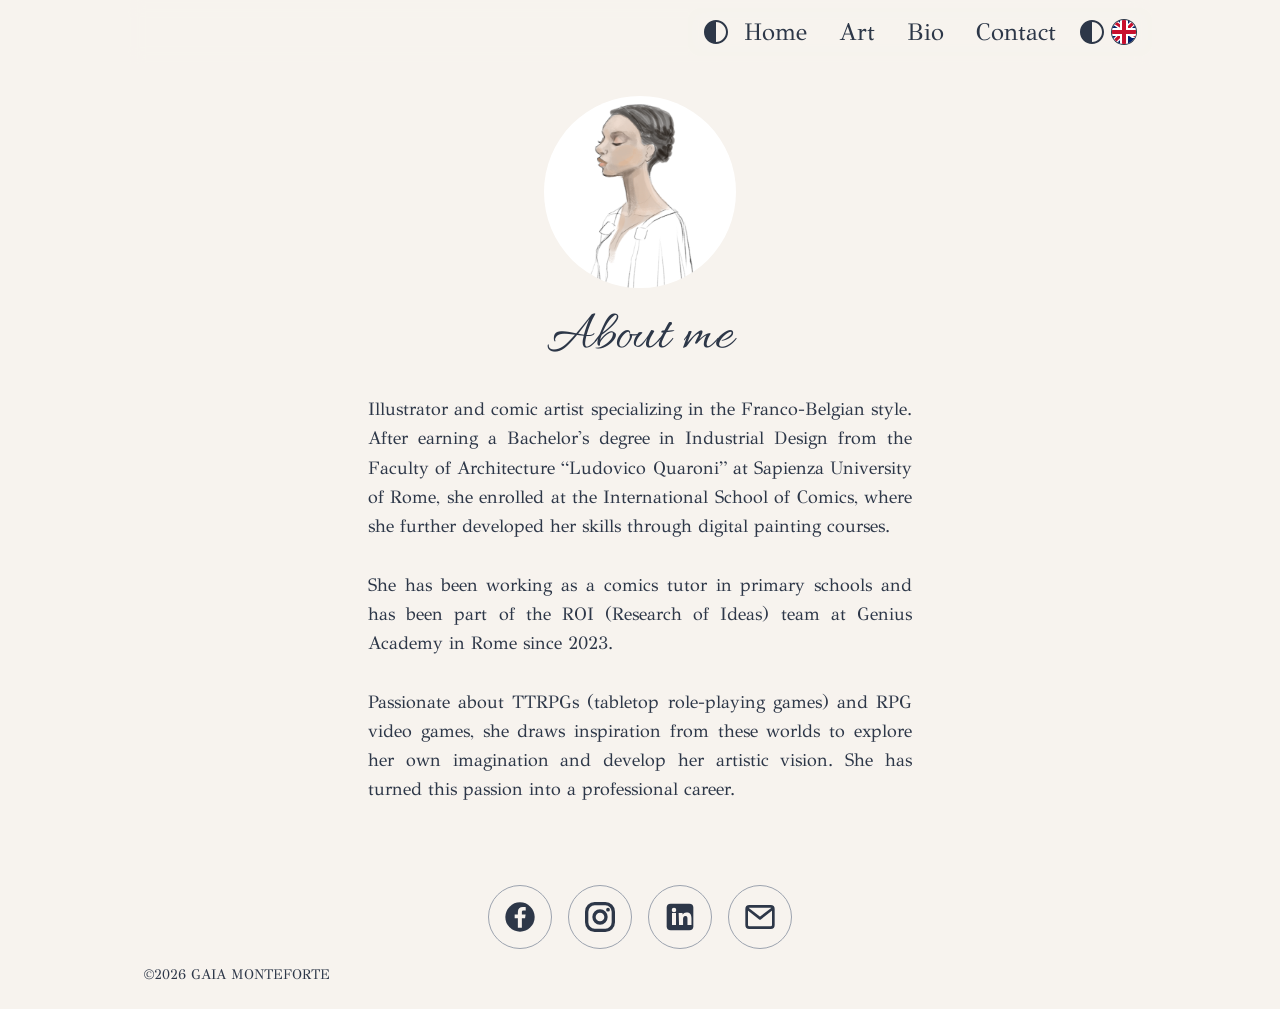
==== commit d3882b9e: "fixing pt2" ====
--- a/bio.html
+++ b/bio.html
@@ -34,7 +34,7 @@
 
         <ul class="min-h-full flex flex-col md:flex-row justify-around md:justify-end items-center relative z-10 py-12 md:py-0 text-3xl md:text-2xl">
           <li class="mobile-controls">
-            <div id="theme-toggle" class="px-4"><svg class="fill-current h-6 w-6" viewBox="0 0 24 24" xmlns="http://www.w3.org/2000/svg"><path d="M12 2c5.514 0 10 4.486 10 10s-4.486 10-10 10v-20zm0-2c-6.627 0-12 5.373-12 12s5.373 12 12 12 12-5.373 12-12-5.373-12-12-12z" /></svg></div>
+            <button class="theme-toggle" type="button" aria-label="Toggle light/dark theme" data-en-aria-label="Toggle light/dark theme" data-it-aria-label="Cambia tema chiaro/scuro"><svg class="fill-current h-6 w-6" viewBox="0 0 24 24" xmlns="http://www.w3.org/2000/svg"><path d="M12 2c5.514 0 10 4.486 10 10s-4.486 10-10 10v-20zm0-2c-6.627 0-12 5.373-12 12s5.373 12 12 12 12-5.373 12-12-5.373-12-12-12z" /></svg></button>
             <div class="language-switcher mobile-language-switcher" aria-label="Language selector">
               <button class="language-button" type="button" data-language="it" aria-label="Italiano" data-en-aria-label="Italian" data-it-aria-label="Italiano" title="Italiano" data-en-title="Italian" data-it-title="Italiano" aria-pressed="false">
                 <svg viewBox="0 0 24 24" aria-hidden="true"><defs><clipPath id="italy-flag-clip"><circle cx="12" cy="12" r="12" /></clipPath></defs><g clip-path="url(#italy-flag-clip)"><path fill="#009246" d="M0 0h8v24H0z"/><path fill="#fff" d="M8 0h8v24H8z"/><path fill="#ce2b37" d="M16 0h8v24h-8z"/></g></svg>
@@ -49,6 +49,7 @@
           <li class="px-4 hover:text-blue-400"><a href="bio.html" data-en="Bio" data-it="Bio">Bio</a></li>
           <li class="px-4 hover:text-blue-400"><a href="contact.html" data-en="Contact" data-it="Contatti">Contact</a></li>
           <li class="language-switcher desktop-language-switcher" aria-label="Language selector">
+            <button class="theme-toggle" type="button" aria-label="Toggle light/dark theme" data-en-aria-label="Toggle light/dark theme" data-it-aria-label="Cambia tema chiaro/scuro"><svg class="fill-current h-6 w-6" viewBox="0 0 24 24" xmlns="http://www.w3.org/2000/svg"><path d="M12 2c5.514 0 10 4.486 10 10s-4.486 10-10 10v-20zm0-2c-6.627 0-12 5.373-12 12s5.373 12 12 12 12-5.373 12-12-5.373-12-12-12z" /></svg></button>
             <button class="language-button" type="button" data-language="it" aria-label="Italiano" data-en-aria-label="Italian" data-it-aria-label="Italiano" title="Italiano" data-en-title="Italian" data-it-title="Italiano" aria-pressed="false">
               <svg viewBox="0 0 24 24" aria-hidden="true"><defs><clipPath id="italy-flag-clip-desktop"><circle cx="12" cy="12" r="12" /></clipPath></defs><g clip-path="url(#italy-flag-clip-desktop)"><path fill="#009246" d="M0 0h8v24H0z"/><path fill="#fff" d="M8 0h8v24H8z"/><path fill="#ce2b37" d="M16 0h8v24h-8z"/></g></svg>
             </button>
--- a/style.css
+++ b/style.css
@@ -256,17 +256,37 @@
   display: flex;
   align-items: center;
   gap: 0.5rem;
+  flex-direction: row;
+}
+
+.theme-toggle {
+  display: inline-flex;
+  width: 1.5rem;
+  height: 1.5rem;
+  flex: 0 0 auto;
+  align-items: center;
+  justify-content: center;
+  border: 0;
+  padding: 0;
+  background: transparent;
+  color: inherit;
+  cursor: pointer;
+}
+
+.theme-toggle:focus-visible {
+  outline: 2px solid #60a5fa;
+  outline-offset: 2px;
 }
 
 @media only screen and (max-width: 767px) {
   .mobile-controls {
-    padding-left: 1rem;
-  }
-
-  .mobile-controls #theme-toggle {
+    order: -1;
+    width: 100%;
+    justify-content: flex-start;
     padding-left: 0;
-    padding-right: 0;
-  }
+    margin-bottom: 0.25rem;
+  }
+
 }
 
 .language-switcher.desktop-language-switcher {
@@ -412,6 +432,7 @@
     display: flex;
     position: static;
     margin-left: 0.5rem;
+    gap: 0.5rem;
   }
 }
 
@@ -514,7 +535,7 @@
   opacity: 1;
 }
 
-@media (hover: none), (max-width: 767px) {
+@media (max-width: 767px) {
   .work-project-preview .work-project-title {
     opacity: 1;
   }
@@ -661,7 +682,13 @@
   transition: filter 1.8s ease, opacity 1.8s ease;
 }
 
-@media (hover: none), (max-width: 767px) {
+@media (max-width: 767px) {
+  .magic-tails-cover-scene > img:not(.magic-tails-cover-foreground),
+  .magic-tails-at-school-scene > img:not(.magic-tails-at-school-foreground),
+  .magic-tails-villain-scene > img:not(.magic-tails-villain-foreground) {
+    display: none;
+  }
+
   .magic-tails-cover-scene > .magic-tails-cover-foreground,
   .magic-tails-at-school-scene > .magic-tails-at-school-foreground,
   .magic-tails-villain-scene > .magic-tails-villain-foreground {
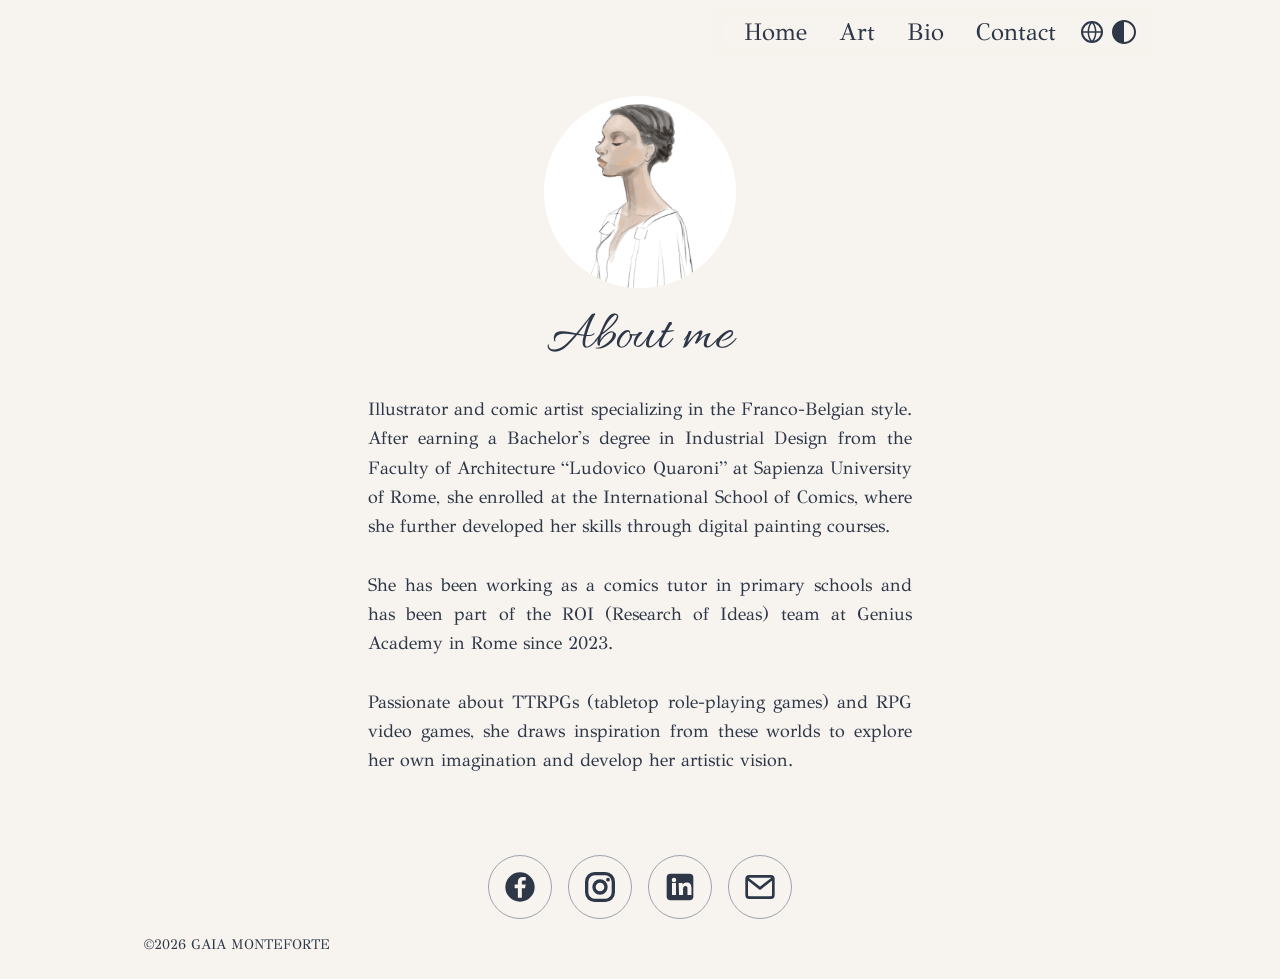
==== commit 755c59e6: "align icon and modify bio" ====
--- a/bio.html
+++ b/bio.html
@@ -49,13 +49,18 @@
           <li class="px-4 hover:text-blue-400"><a href="bio.html" data-en="Bio" data-it="Bio">Bio</a></li>
           <li class="px-4 hover:text-blue-400"><a href="contact.html" data-en="Contact" data-it="Contatti">Contact</a></li>
           <li class="language-switcher desktop-language-switcher" aria-label="Language selector">
-            <button class="theme-toggle" type="button" aria-label="Toggle light/dark theme" data-en-aria-label="Toggle light/dark theme" data-it-aria-label="Cambia tema chiaro/scuro"><svg class="fill-current h-6 w-6" viewBox="0 0 24 24" xmlns="http://www.w3.org/2000/svg"><path d="M12 2c5.514 0 10 4.486 10 10s-4.486 10-10 10v-20zm0-2c-6.627 0-12 5.373-12 12s5.373 12 12 12 12-5.373 12-12-5.373-12-12-12z" /></svg></button>
+            <button class="language-toggle" type="button" aria-label="Change language" data-en-aria-label="Change language" data-it-aria-label="Cambia lingua" title="Change language" data-en-title="Change language" data-it-title="Cambia lingua" aria-expanded="false" aria-controls="desktop-language-options">
+              <svg viewBox="0 0 24 24" xmlns="http://www.w3.org/2000/svg" aria-hidden="true"><circle cx="12" cy="12" r="10" fill="none" stroke="currentColor" stroke-width="2"/><path d="M2 12h20M12 2c2.5 2.7 3.7 6 3.7 10S14.5 19.3 12 22m0-20C9.5 4.7 8.3 8 8.3 12s1.2 7.3 3.7 10" fill="none" stroke="currentColor" stroke-width="1.5"/></svg>
+            </button>
+            <div class="desktop-language-options" id="desktop-language-options">
             <button class="language-button" type="button" data-language="it" aria-label="Italiano" data-en-aria-label="Italian" data-it-aria-label="Italiano" title="Italiano" data-en-title="Italian" data-it-title="Italiano" aria-pressed="false">
               <svg viewBox="0 0 24 24" aria-hidden="true"><defs><clipPath id="italy-flag-clip-desktop"><circle cx="12" cy="12" r="12" /></clipPath></defs><g clip-path="url(#italy-flag-clip-desktop)"><path fill="#009246" d="M0 0h8v24H0z"/><path fill="#fff" d="M8 0h8v24H8z"/><path fill="#ce2b37" d="M16 0h8v24h-8z"/></g></svg>
             </button>
             <button class="language-button" type="button" data-language="en" aria-label="English" data-en-aria-label="English" data-it-aria-label="Inglese" title="English" data-en-title="English" data-it-title="Inglese" aria-pressed="true">
               <svg viewBox="0 0 24 24" aria-hidden="true"><defs><clipPath id="union-jack-clip-desktop"><circle cx="12" cy="12" r="12" /></clipPath></defs><g clip-path="url(#union-jack-clip-desktop)"><path fill="#012169" d="M0 0h24v24H0z"/><path fill="#fff" d="M0 0h4l20 14v4h-4L0 4zm20 0h4v4L4 24H0v-4z"/><path fill="#c8102e" d="M0 0h2l22 15.4V18L0 2.6zm22 0h2v2.6L2 24H0v-2.6z"/><path fill="#fff" d="M0 8h24v8H0zM8 0h8v24H8z"/><path fill="#c8102e" d="M0 10h24v4H0zM10 0h4v24h-4z"/></g></svg>
             </button>
+            </div>
+            <button class="theme-toggle" type="button" aria-label="Toggle light/dark theme" data-en-aria-label="Toggle light/dark theme" data-it-aria-label="Cambia tema chiaro/scuro"><svg class="fill-current h-6 w-6" viewBox="0 0 24 24" xmlns="http://www.w3.org/2000/svg"><path d="M12 2c5.514 0 10 4.486 10 10s-4.486 10-10 10v-20zm0-2c-6.627 0-12 5.373-12 12s5.373 12 12 12 12-5.373 12-12-5.373-12-12-12z" /></svg></button>
           </li>
         </ul>
       </nav>
--- a/style.css
+++ b/style.css
@@ -342,6 +342,31 @@
   justify-content: center;
 }
 
+.language-toggle {
+  display: inline-flex;
+  width: 1.5rem;
+  height: 1.5rem;
+  flex: 0 0 auto;
+  align-items: center;
+  justify-content: center;
+  border: 0;
+  padding: 0;
+  background: transparent;
+  color: inherit;
+  cursor: pointer;
+}
+
+.language-toggle svg {
+  display: block;
+  width: 100%;
+  height: 100%;
+}
+
+.language-toggle:focus-visible {
+  outline: 2px solid #60a5fa;
+  outline-offset: 2px;
+}
+
 .language-button {
   display: inline-flex;
   width: 1.5rem;
@@ -428,11 +453,45 @@
     display: none;
   }
 
+  .mobile-controls {
+    display: none;
+  }
+
   .language-switcher.desktop-language-switcher {
     display: flex;
-    position: static;
+    position: relative;
     margin-left: 0.5rem;
     gap: 0.5rem;
+  }
+
+  .desktop-language-switcher .language-button {
+    display: none;
+  }
+
+  .desktop-language-options {
+    position: absolute;
+    top: calc(100% + 0.25rem);
+    left: 0;
+    z-index: 80;
+    display: none;
+    flex-direction: column;
+    gap: 0.5rem;
+  }
+
+  .desktop-language-switcher.is-open .desktop-language-options {
+    display: flex;
+  }
+
+  .desktop-language-switcher.is-open .desktop-language-options .language-button {
+    display: inline-flex;
+  }
+
+  .desktop-language-switcher.is-open .desktop-language-options .language-button[aria-pressed="false"] {
+    position: static;
+    transform: none;
+    border: 0;
+    background: transparent;
+    box-shadow: none;
   }
 }
 
@@ -520,6 +579,7 @@
 .work-project-preview .work-project-title {
   position: absolute;
   inset: 0;
+  z-index: 1;
   align-items: center;
   justify-content: center;
   min-height: 0;
@@ -755,6 +815,28 @@
   opacity: 1;
 }
 
+.magic-tails-pledge-badges .pledge-image-credit {
+  inset: 0;
+  z-index: 2;
+  display: flex;
+  align-items: flex-end;
+  justify-content: center;
+  box-sizing: border-box;
+  padding: 0.4rem 0.25rem;
+  background: linear-gradient(
+    to top,
+    rgba(0, 0, 0, 0.8) 0%,
+    rgba(0, 0, 0, 0.5) 72%,
+    transparent 100%
+  );
+  font-size: 0.5625rem;
+  line-height: 1.2;
+}
+
+.magic-tails-pledge-badges .pledge-artwork {
+  align-self: start;
+}
+
 .image-dialog {
   width: min(96vw, 90rem);
   max-width: none;
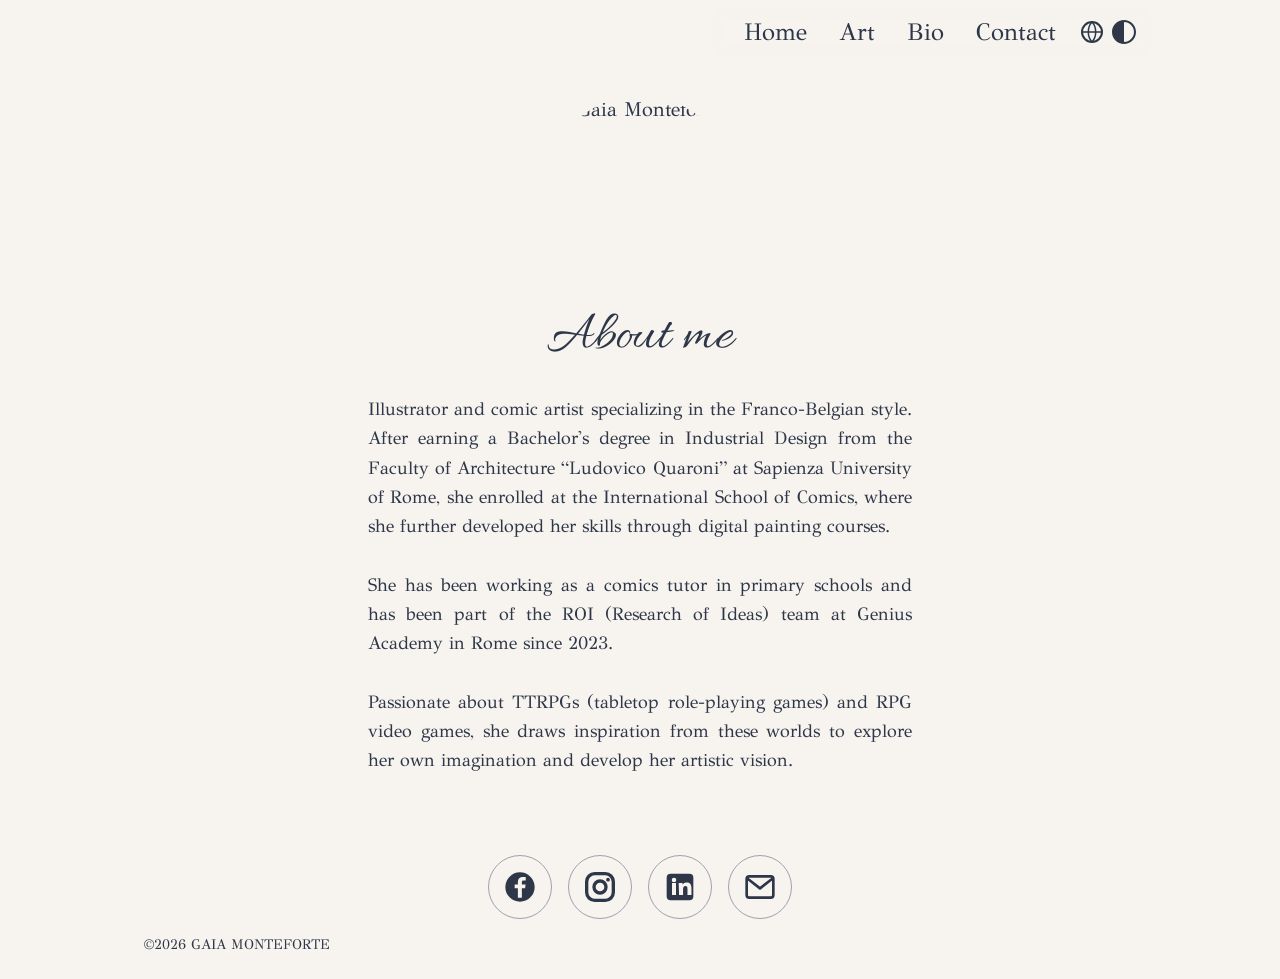
==== commit 68ea97cf: "ottimizzazione delle immagini" ====
--- a/bio.html
+++ b/bio.html
@@ -70,8 +70,8 @@
       <div class="text-center">
         <div class="profile-image-flip mx-auto mb-4" aria-label="Gaia Monteforte portrait" data-en-aria-label="Gaia Monteforte portrait" data-it-aria-label="Ritratto di Gaia Monteforte">
           <div class="profile-image-flip-inner">
-            <img class="profile-image-flip-front" src="assets/contact/Bio_pic.png" alt="Gaia Monteforte" data-en-alt="Gaia Monteforte" data-it-alt="Gaia Monteforte" />
-            <img class="profile-image-flip-back" src="assets/contact/bio_2.jpg" alt="" aria-hidden="true" />
+            <img class="profile-image-flip-front" src="assets/contact/Bio_pic.png" srcset="assets/contact/Bio_pic-256w.png 256w, assets/contact/Bio_pic.png 552w" sizes="128px" width="552" height="537" loading="eager" decoding="async" fetchpriority="high" alt="Gaia Monteforte" data-en-alt="Gaia Monteforte" data-it-alt="Gaia Monteforte" />
+            <img class="profile-image-flip-back" src="assets/contact/bio_2.jpg" srcset="assets/contact/bio_2-256w.jpg 256w, assets/contact/bio_2.jpg 1944w" sizes="128px" width="1944" height="1944" loading="lazy" decoding="async" fetchpriority="low" alt="" aria-hidden="true" />
           </div>
         </div>
         <h1 class="artist-name about-heading mb-6" data-en="About me" data-it="Chi sono">About me</h1>
